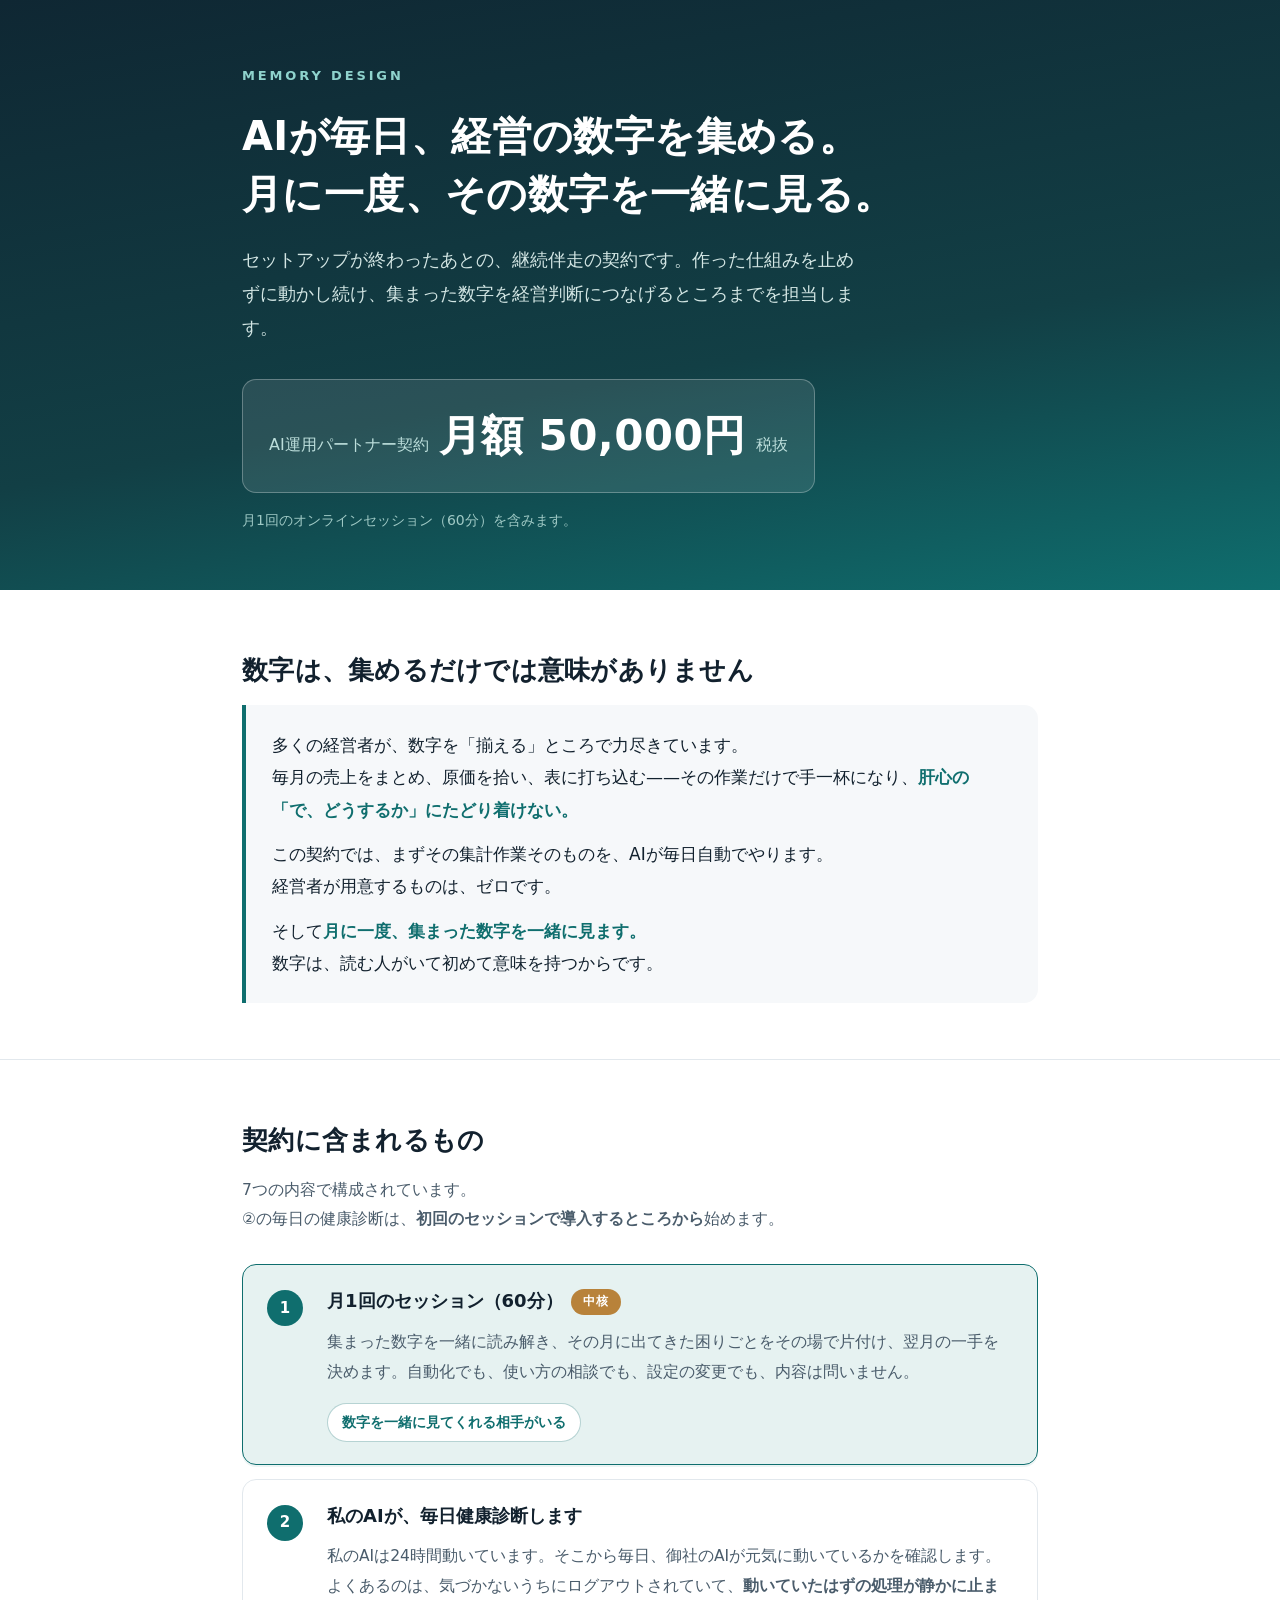
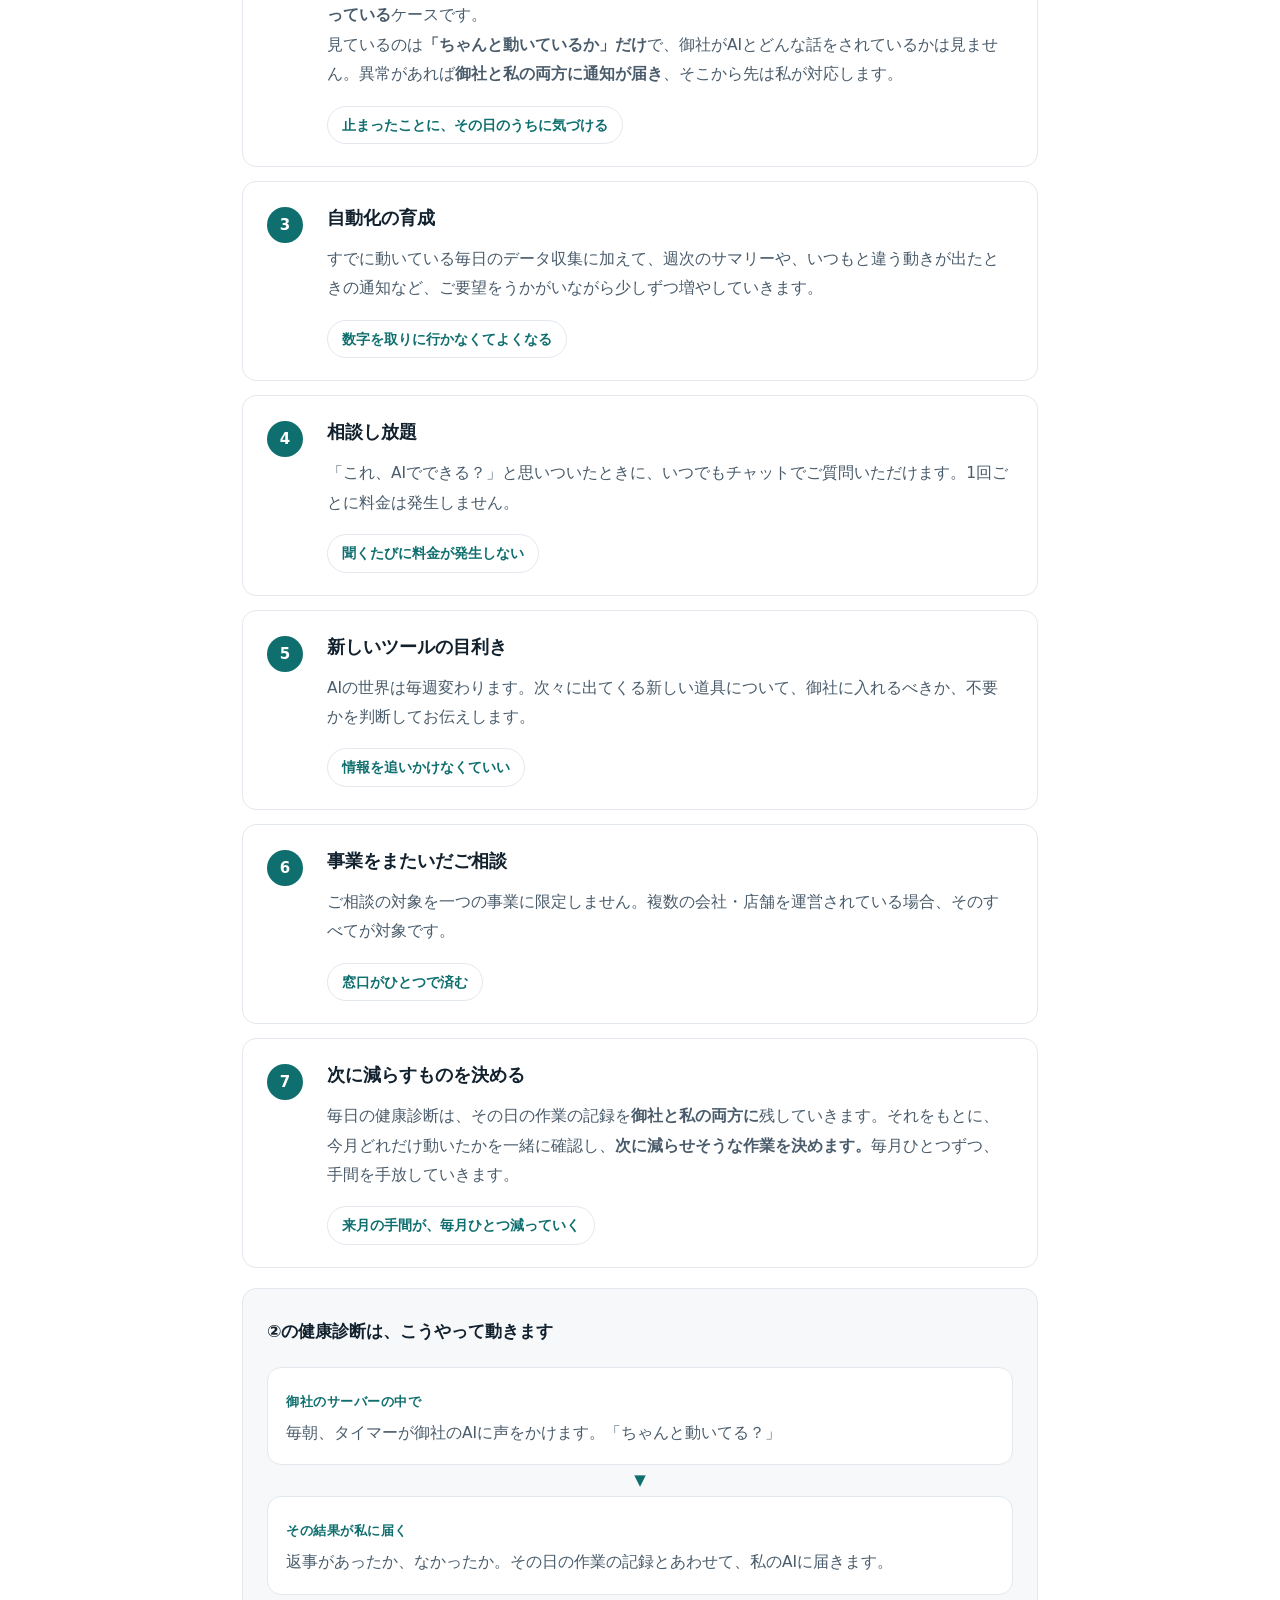
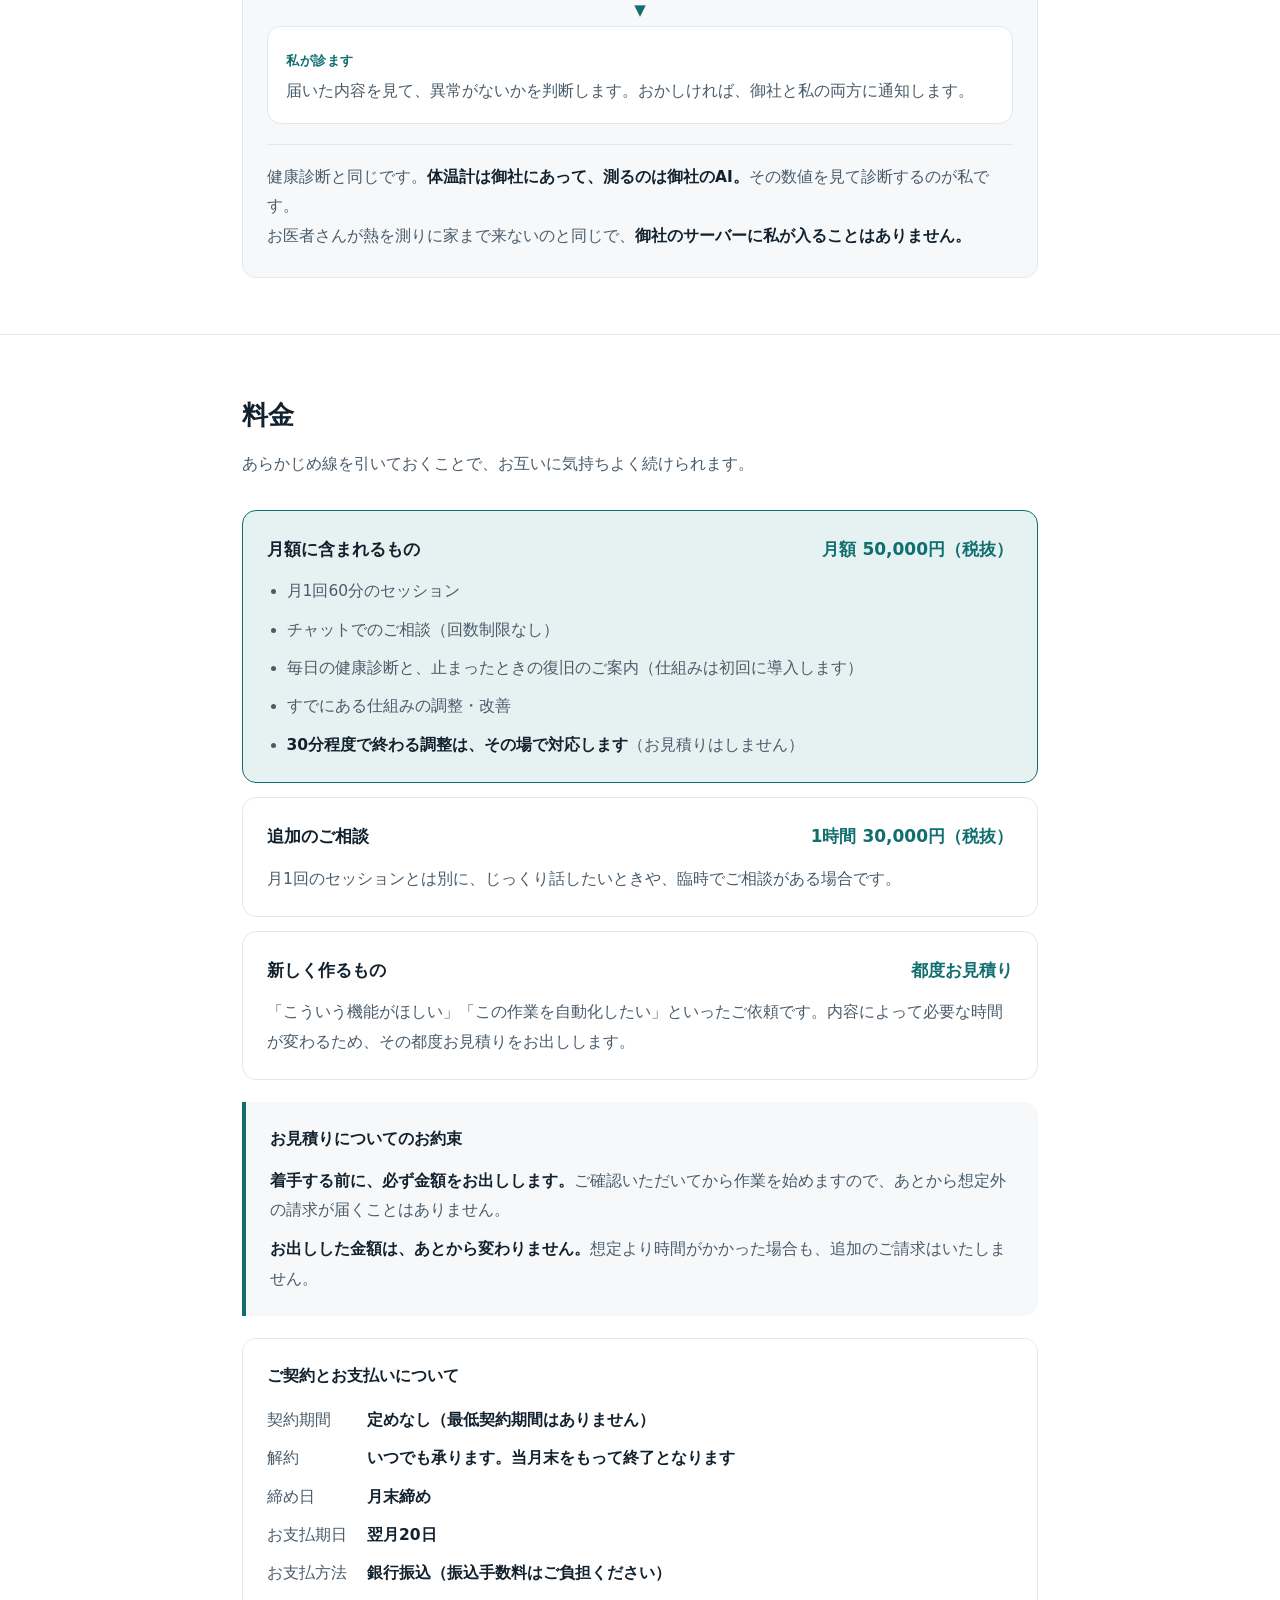
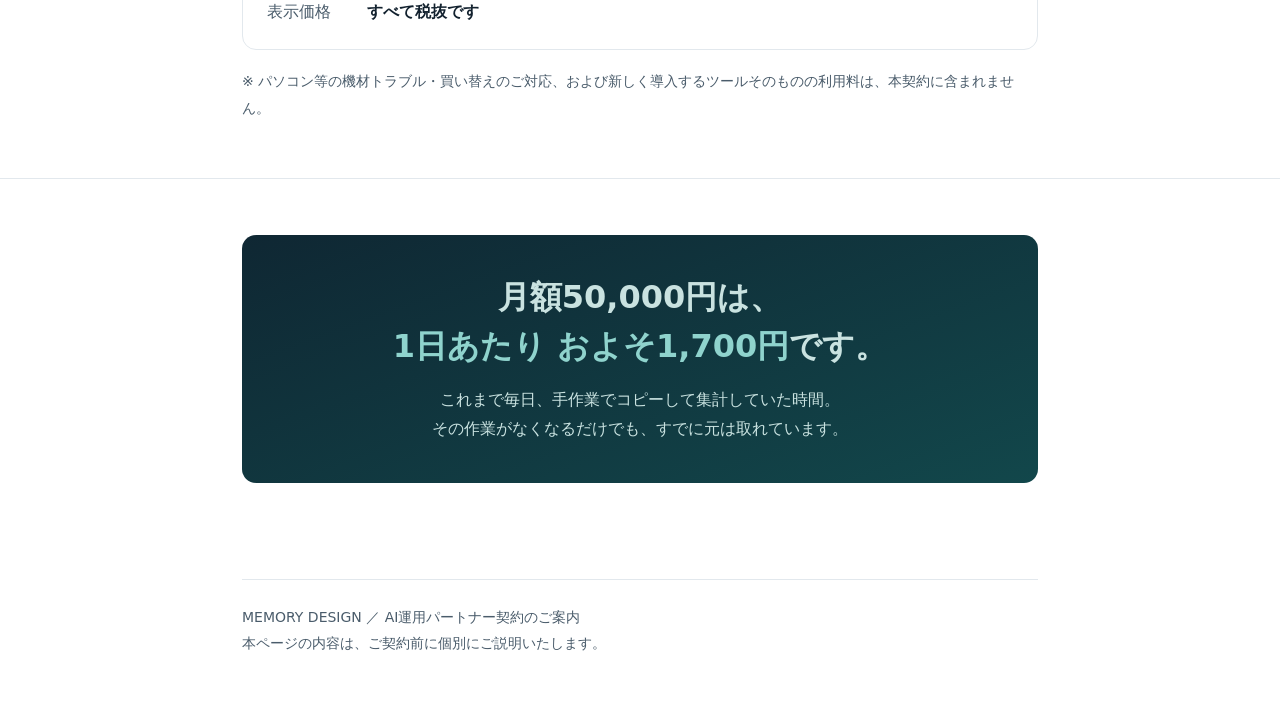
==== memory-design-partner/index.html @ 071bab2e "AI運用パートナー契約LP：月額30,000円→50,000円に値上げ、新ドメイン root-ai-ops-partner.surge.sh へ移行 旧memory-design-partner.su" ====
<!doctype html>
<html lang="ja">
<head>
<meta charset="utf-8">
<meta name="viewport" content="width=device-width, initial-scale=1">
<title>AI運用パートナー契約｜MEMORY DESIGN</title>
<meta name="description" content="AIが毎日、経営の数字を集める。月に一度、その数字を一緒に見る。月額50,000円のAI運用パートナー契約。">
<style>
  :root{
    --ink:#12212e;
    --ink-soft:#4a5c6b;
    --line:#e2e8ed;
    --bg:#ffffff;
    --bg-soft:#f6f8fa;
    --accent:#0f6e6e;
    --accent-soft:#e6f2f1;
    --gold:#b8823a;
    --radius:14px;
  }
  *{box-sizing:border-box;}
  body{
    margin:0;
    background:var(--bg);
    color:var(--ink);
    font-family:"Hiragino Kaku Gothic ProN","Hiragino Sans","Yu Gothic",YuGothic,Meiryo,system-ui,-apple-system,sans-serif;
    line-height:1.9;
    font-size:17px;
    -webkit-text-size-adjust:100%;
  }
  .wrap{max-width:840px;margin:0 auto;padding:0 22px;}

  /* hero */
  header{
    background:linear-gradient(170deg,#0f2733 0%,#123f45 60%,#0f6e6e 100%);
    color:#fff;
    padding:64px 0 56px;
  }
  header .eyebrow{
    font-size:13px;letter-spacing:.22em;text-transform:uppercase;
    color:#8fd3cd;margin:0 0 18px;font-weight:700;
  }
  header h1{
    font-size:clamp(28px,5.4vw,40px);
    line-height:1.45;margin:0 0 20px;font-weight:800;letter-spacing:.01em;
  }
  header p.lead{
    font-size:clamp(16px,2.6vw,18px);
    color:#d3e6e4;margin:0 0 34px;max-width:34em;
  }
  .price-tag{
    display:inline-flex;align-items:baseline;gap:10px;
    background:rgba(255,255,255,.1);
    border:1px solid rgba(255,255,255,.28);
    border-radius:var(--radius);
    padding:16px 26px;
  }
  .price-tag .num{font-size:clamp(30px,6vw,42px);font-weight:800;letter-spacing:.01em;}
  .price-tag .unit{font-size:16px;color:#bcdedb;}
  .price-note{margin:14px 0 0;font-size:14px;color:#9fc9c5;}

  /* sections */
  section{padding:56px 0;border-bottom:1px solid var(--line);}
  section:last-of-type{border-bottom:0;}
  h2{
    font-size:clamp(21px,3.6vw,26px);
    margin:0 0 10px;font-weight:800;letter-spacing:.01em;
  }
  h2 + .sub{margin:0 0 30px;color:var(--ink-soft);font-size:15.5px;}

  .pull{
    background:var(--bg-soft);
    border-left:4px solid var(--accent);
    border-radius:0 var(--radius) var(--radius) 0;
    padding:24px 26px;
    margin:0;
  }
  .pull p{margin:0 0 12px;}
  .pull p:last-child{margin:0;}
  .pull strong{color:var(--accent);}

  /* value cards */
  .cards{display:grid;gap:14px;}
  .card{
    border:1px solid var(--line);
    border-radius:var(--radius);
    padding:22px 24px;
    display:grid;
    grid-template-columns:44px 1fr;
    gap:6px 16px;
    align-items:start;
  }
  .card.lead-card{
    border-color:var(--accent);
    background:var(--accent-soft);
    box-shadow:0 2px 0 rgba(15,110,110,.08);
  }
  .card .no{
    grid-row:span 2;
    width:36px;height:36px;border-radius:50%;
    background:var(--accent);color:#fff;
    display:flex;align-items:center;justify-content:center;
    font-weight:800;font-size:15px;
    margin-top:3px;
  }
  .card h3{margin:0;font-size:18px;font-weight:800;line-height:1.6;}
  .card p{margin:6px 0 0;color:var(--ink-soft);font-size:15.5px;}
  .card .benefit{
    grid-column:2;
    justify-self:start;
    display:inline-block;margin-top:10px;
    background:#fff;border:1px solid var(--line);
    border-radius:999px;padding:5px 14px;
    font-size:14px;font-weight:700;color:var(--accent);
  }
  .card.lead-card .benefit{border-color:rgba(15,110,110,.3);}
  .badge{
    display:inline-block;background:var(--gold);color:#fff;
    font-size:12px;font-weight:800;letter-spacing:.08em;
    border-radius:999px;padding:3px 12px;margin-left:8px;
    vertical-align:2px;
  }

  /* how it works */
  .howto{
    margin-top:20px;border:1px solid var(--line);
    border-radius:var(--radius);padding:26px 24px;
    background:var(--bg-soft);
  }
  .howto h3{margin:0 0 20px;font-size:17px;font-weight:800;}
  .flow{display:grid;gap:0;}
  .flow-step{
    background:var(--bg);border:1px solid var(--line);
    border-radius:var(--radius);padding:16px 18px;
  }
  .flow-label{
    display:inline-block;font-size:13px;font-weight:800;
    color:var(--accent);letter-spacing:.04em;margin-bottom:4px;
  }
  .flow-step p{margin:0;font-size:15.5px;color:var(--ink-soft);}
  .flow-arrow{
    text-align:center;color:var(--accent);
    font-size:15px;line-height:1;padding:8px 0;
  }
  .howto-note{
    margin:20px 0 0;font-size:15.5px;color:var(--ink-soft);
    padding-top:18px;border-top:1px solid var(--line);
  }
  .howto-note strong{color:var(--ink);}

  /* pricing tiers */
  .tiers{display:grid;gap:14px;}
  .tier{
    border:1px solid var(--line);border-radius:var(--radius);padding:22px 24px;
  }
  .tier-main{border-color:var(--accent);background:var(--accent-soft);}
  .tier-head{
    display:flex;flex-wrap:wrap;align-items:baseline;justify-content:space-between;
    gap:6px 16px;margin-bottom:12px;
  }
  .tier h3{margin:0;font-size:17px;font-weight:800;}
  .tier-price{
    font-size:17px;font-weight:800;color:var(--accent);white-space:nowrap;
  }
  .tier ul{margin:0;padding-left:1.15em;}
  .tier li{margin-bottom:9px;font-size:15.5px;color:var(--ink-soft);}
  .tier li:last-child{margin-bottom:0;}
  .tier li strong{color:var(--ink);}
  .tier > p{margin:0;font-size:15.5px;color:var(--ink-soft);}

  .note{
    margin-top:22px;background:var(--bg-soft);
    border-left:4px solid var(--accent);
    border-radius:0 var(--radius) var(--radius) 0;
    padding:22px 24px;
  }
  .note h3{margin:0 0 12px;font-size:16px;font-weight:800;}
  .note p{margin:0 0 10px;font-size:15.5px;color:var(--ink-soft);}
  .note p:last-child{margin:0;}
  .note strong{color:var(--ink);}
  .terms{
    margin-top:22px;border:1px solid var(--line);
    border-radius:var(--radius);padding:22px 24px;
  }
  .terms h3{margin:0 0 14px;font-size:16px;font-weight:800;}
  .terms dl{
    margin:0;display:grid;grid-template-columns:auto 1fr;
    gap:9px 20px;font-size:15.5px;
  }
  .terms dt{color:var(--ink-soft);white-space:nowrap;}
  .terms dd{margin:0;font-weight:700;}
  .fine{margin:18px 0 0;font-size:14px;color:var(--ink-soft);}

  /* roi */
  .roi{
    background:linear-gradient(160deg,#0f2733,#12474b);
    color:#fff;border-radius:var(--radius);
    padding:38px 32px;text-align:center;
  }
  .roi .big{font-size:clamp(24px,4.6vw,32px);font-weight:800;margin:0 0 14px;line-height:1.55;}
  .roi .big em{font-style:normal;color:#8fd3cd;}
  .roi p{margin:0;color:#c9e2e0;font-size:15.5px;}

  footer{padding:40px 0 56px;color:var(--ink-soft);font-size:14px;}
  footer .rule{height:1px;background:var(--line);margin-bottom:24px;}

  @media (max-width:640px){
    body{font-size:16px;}
    section{padding:44px 0;}
    .tier-head{flex-direction:column;align-items:flex-start;gap:2px;}
    .card{grid-template-columns:36px 1fr;gap:6px 13px;padding:20px;}
    .card .no{width:30px;height:30px;font-size:14px;}
    header{padding:48px 0 44px;}
  }

  @media (prefers-color-scheme:dark){
    :root{
      --ink:#e8eef2;--ink-soft:#a8bcc7;--line:#2a3a45;
      --bg:#0e181f;--bg-soft:#152430;--accent:#4fbfb5;--accent-soft:#14312f;
    }
    .card .benefit{background:#0e181f;}
    .card .no{color:#062421;}
  }

  @media print{
    header{background:#0f2733 !important;-webkit-print-color-adjust:exact;print-color-adjust:exact;}
    section{page-break-inside:avoid;}
  }
</style>
</head>
<body>

<header>
  <div class="wrap">
    <p class="eyebrow">MEMORY DESIGN</p>
    <h1>AIが毎日、経営の数字を集める。<br>月に一度、その数字を一緒に見る。</h1>
    <p class="lead">セットアップが終わったあとの、継続伴走の契約です。作った仕組みを止めずに動かし続け、集まった数字を経営判断につなげるところまでを担当します。</p>
    <div class="price-tag">
      <span class="unit">AI運用パートナー契約</span>
      <span class="num">月額 50,000円</span>
      <span class="unit">税抜</span>
    </div>
    <p class="price-note">月1回のオンラインセッション（60分）を含みます。</p>
  </div>
</header>

<section>
  <div class="wrap">
    <h2>数字は、集めるだけでは意味がありません</h2>
    <div class="pull">
      <p>多くの経営者が、数字を「揃える」ところで力尽きています。<br>
      毎月の売上をまとめ、原価を拾い、表に打ち込む——その作業だけで手一杯になり、<strong>肝心の「で、どうするか」にたどり着けない。</strong></p>
      <p>この契約では、まずその集計作業そのものを、AIが毎日自動でやります。<br>
      経営者が用意するものは、ゼロです。</p>
      <p>そして<strong>月に一度、集まった数字を一緒に見ます。</strong><br>
      数字は、読む人がいて初めて意味を持つからです。</p>
    </div>
  </div>
</section>

<section>
  <div class="wrap">
    <h2>契約に含まれるもの</h2>
    <p class="sub">7つの内容で構成されています。<br>
    ②の毎日の健康診断は、<strong>初回のセッションで導入するところから</strong>始めます。</p>

    <div class="cards">

      <div class="card lead-card">
        <div class="no">1</div>
        <h3>月1回のセッション（60分）<span class="badge">中核</span></h3>
        <p>集まった数字を一緒に読み解き、その月に出てきた困りごとをその場で片付け、翌月の一手を決めます。自動化でも、使い方の相談でも、設定の変更でも、内容は問いません。</p>
        <span class="benefit">数字を一緒に見てくれる相手がいる</span>
      </div>

      <div class="card">
        <div class="no">2</div>
        <h3>私のAIが、毎日健康診断します</h3>
        <p>私のAIは24時間動いています。そこから毎日、御社のAIが元気に動いているかを確認します。よくあるのは、気づかないうちにログアウトされていて、<strong>動いていたはずの処理が静かに止まっている</strong>ケースです。<br>
        見ているのは<strong>「ちゃんと動いているか」だけ</strong>で、御社がAIとどんな話をされているかは見ません。異常があれば<strong>御社と私の両方に通知が届き</strong>、そこから先は私が対応します。</p>
        <span class="benefit">止まったことに、その日のうちに気づける</span>
      </div>

      <div class="card">
        <div class="no">3</div>
        <h3>自動化の育成</h3>
        <p>すでに動いている毎日のデータ収集に加えて、週次のサマリーや、いつもと違う動きが出たときの通知など、ご要望をうかがいながら少しずつ増やしていきます。</p>
        <span class="benefit">数字を取りに行かなくてよくなる</span>
      </div>

      <div class="card">
        <div class="no">4</div>
        <h3>相談し放題</h3>
        <p>「これ、AIでできる？」と思いついたときに、いつでもチャットでご質問いただけます。1回ごとに料金は発生しません。</p>
        <span class="benefit">聞くたびに料金が発生しない</span>
      </div>

      <div class="card">
        <div class="no">5</div>
        <h3>新しいツールの目利き</h3>
        <p>AIの世界は毎週変わります。次々に出てくる新しい道具について、御社に入れるべきか、不要かを判断してお伝えします。</p>
        <span class="benefit">情報を追いかけなくていい</span>
      </div>

      <div class="card">
        <div class="no">6</div>
        <h3>事業をまたいだご相談</h3>
        <p>ご相談の対象を一つの事業に限定しません。複数の会社・店舗を運営されている場合、そのすべてが対象です。</p>
        <span class="benefit">窓口がひとつで済む</span>
      </div>

      <div class="card">
        <div class="no">7</div>
        <h3>次に減らすものを決める</h3>
        <p>毎日の健康診断は、その日の作業の記録を<strong>御社と私の両方に</strong>残していきます。それをもとに、今月どれだけ動いたかを一緒に確認し、<strong>次に減らせそうな作業を決めます。</strong>毎月ひとつずつ、手間を手放していきます。</p>
        <span class="benefit">来月の手間が、毎月ひとつ減っていく</span>
      </div>

    </div>

    <div class="howto">
      <h3>②の健康診断は、こうやって動きます</h3>
      <div class="flow">
        <div class="flow-step">
          <span class="flow-label">御社のサーバーの中で</span>
          <p>毎朝、タイマーが御社のAIに声をかけます。「ちゃんと動いてる？」</p>
        </div>
        <div class="flow-arrow" aria-hidden="true">▼</div>
        <div class="flow-step">
          <span class="flow-label">その結果が私に届く</span>
          <p>返事があったか、なかったか。その日の作業の記録とあわせて、私のAIに届きます。</p>
        </div>
        <div class="flow-arrow" aria-hidden="true">▼</div>
        <div class="flow-step">
          <span class="flow-label">私が診ます</span>
          <p>届いた内容を見て、異常がないかを判断します。おかしければ、御社と私の両方に通知します。</p>
        </div>
      </div>
      <p class="howto-note">健康診断と同じです。<strong>体温計は御社にあって、測るのは御社のAI。</strong>その数値を見て診断するのが私です。<br>
      お医者さんが熱を測りに家まで来ないのと同じで、<strong>御社のサーバーに私が入ることはありません。</strong></p>
    </div>
  </div>
</section>

<section>
  <div class="wrap">
    <h2>料金</h2>
    <p class="sub">あらかじめ線を引いておくことで、お互いに気持ちよく続けられます。</p>

    <div class="tiers">
      <div class="tier tier-main">
        <div class="tier-head">
          <h3>月額に含まれるもの</h3>
          <span class="tier-price">月額 50,000円（税抜）</span>
        </div>
        <ul>
          <li>月1回60分のセッション</li>
          <li>チャットでのご相談（回数制限なし）</li>
          <li>毎日の健康診断と、止まったときの復旧のご案内（仕組みは初回に導入します）</li>
          <li>すでにある仕組みの調整・改善</li>
          <li><strong>30分程度で終わる調整は、その場で対応します</strong>（お見積りはしません）</li>
        </ul>
      </div>

      <div class="tier">
        <div class="tier-head">
          <h3>追加のご相談</h3>
          <span class="tier-price">1時間 30,000円（税抜）</span>
        </div>
        <p>月1回のセッションとは別に、じっくり話したいときや、臨時でご相談がある場合です。</p>
      </div>

      <div class="tier">
        <div class="tier-head">
          <h3>新しく作るもの</h3>
          <span class="tier-price">都度お見積り</span>
        </div>
        <p>「こういう機能がほしい」「この作業を自動化したい」といったご依頼です。内容によって必要な時間が変わるため、その都度お見積りをお出しします。</p>
      </div>
    </div>

    <div class="note">
      <h3>お見積りについてのお約束</h3>
      <p><strong>着手する前に、必ず金額をお出しします。</strong>ご確認いただいてから作業を始めますので、あとから想定外の請求が届くことはありません。</p>
      <p><strong>お出しした金額は、あとから変わりません。</strong>想定より時間がかかった場合も、追加のご請求はいたしません。</p>
    </div>

    <div class="terms">
      <h3>ご契約とお支払いについて</h3>
      <dl>
        <dt>契約期間</dt><dd>定めなし（最低契約期間はありません）</dd>
        <dt>解約</dt><dd>いつでも承ります。当月末をもって終了となります</dd>
        <dt>締め日</dt><dd>月末締め</dd>
        <dt>お支払期日</dt><dd>翌月20日</dd>
        <dt>お支払方法</dt><dd>銀行振込（振込手数料はご負担ください）</dd>
        <dt>表示価格</dt><dd>すべて税抜です</dd>
      </dl>
    </div>

    <p class="fine">※ パソコン等の機材トラブル・買い替えのご対応、および新しく導入するツールそのものの利用料は、本契約に含まれません。</p>
  </div>
</section>

<section>
  <div class="wrap">
    <div class="roi">
      <p class="big">月額50,000円は、<br><em>1日あたり およそ1,700円</em>です。</p>
      <p>これまで毎日、手作業でコピーして集計していた時間。<br>その作業がなくなるだけでも、すでに元は取れています。</p>
    </div>
  </div>
</section>

<footer>
  <div class="wrap">
    <div class="rule"></div>
    <p>MEMORY DESIGN ／ AI運用パートナー契約のご案内<br>
    本ページの内容は、ご契約前に個別にご説明いたします。</p>
  </div>
</footer>

</body>
</html>
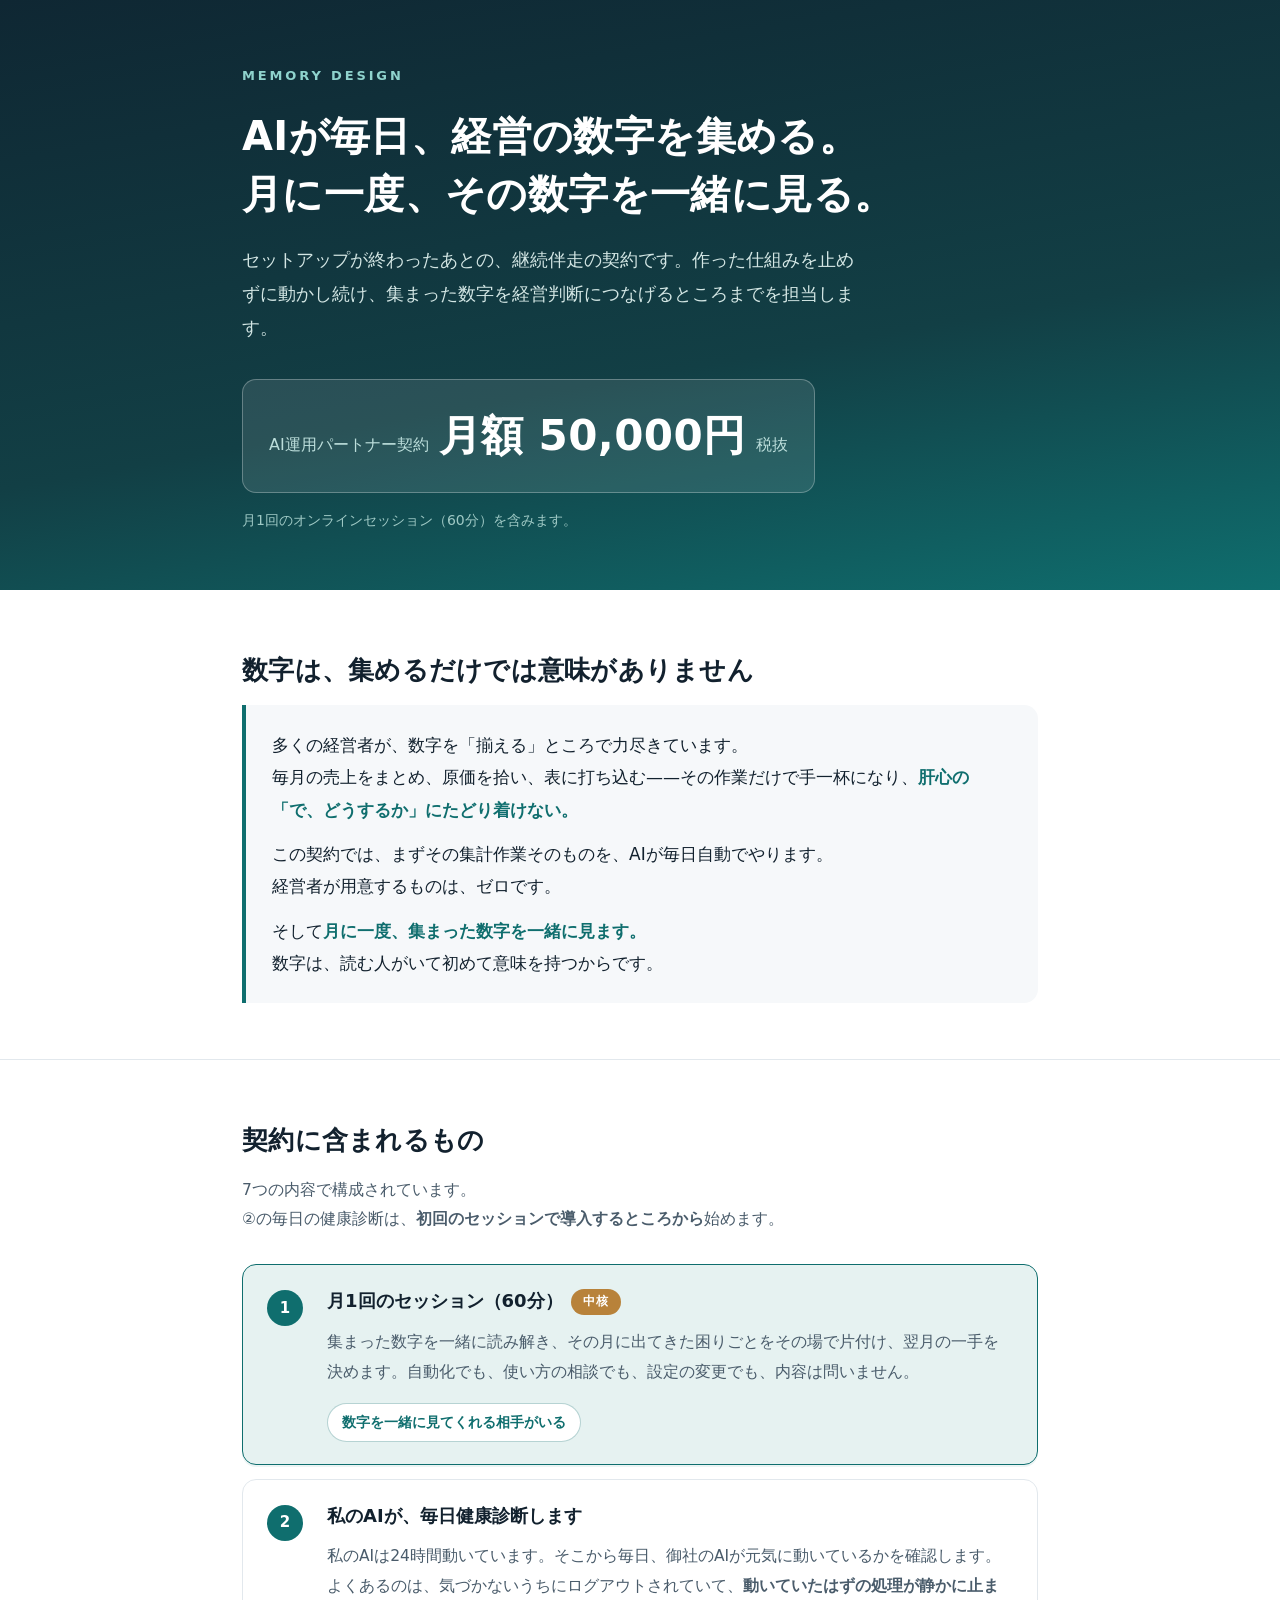
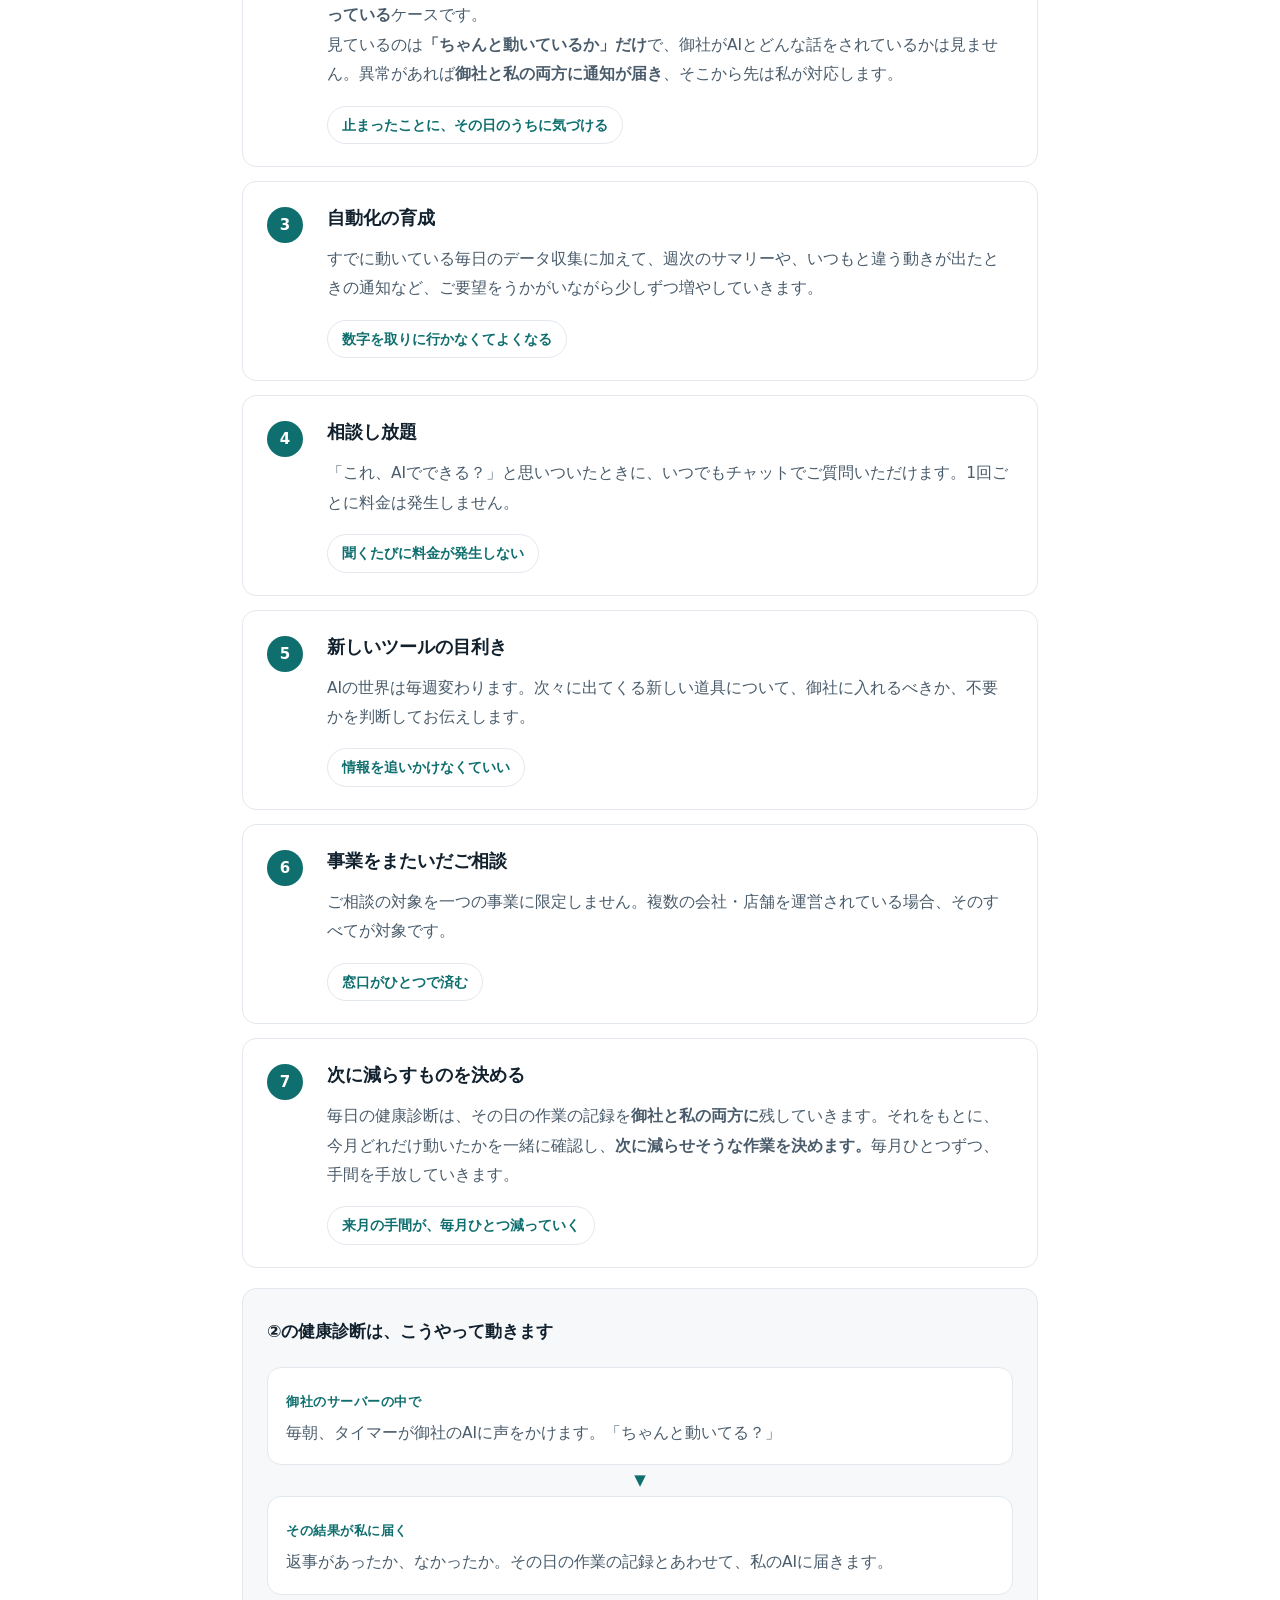
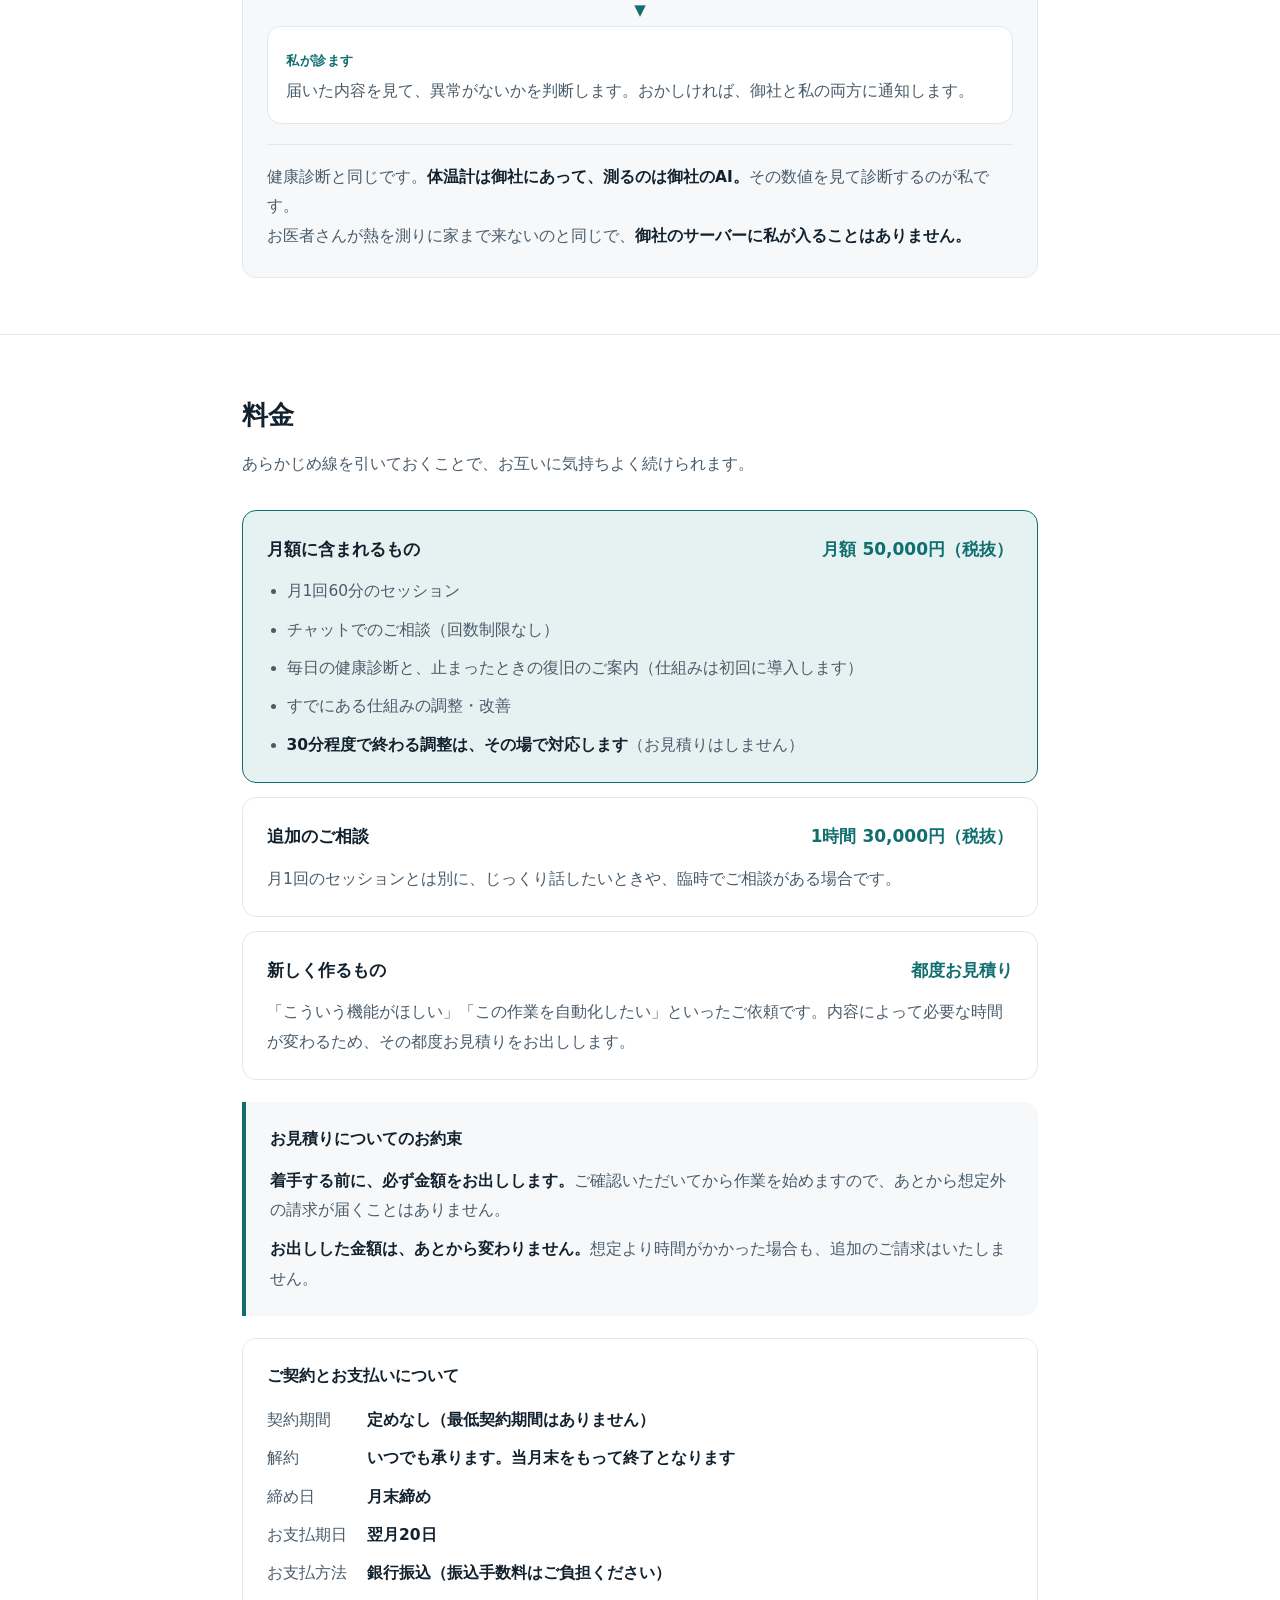
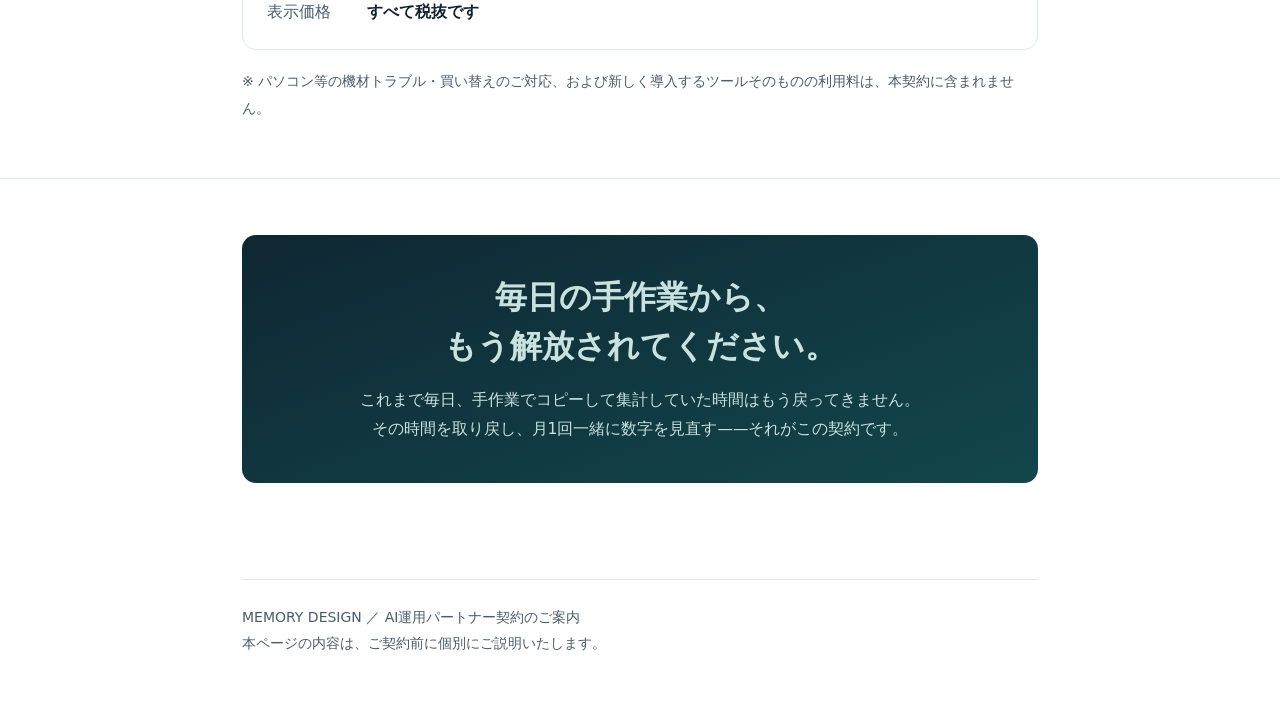
==== commit 6e870e51: "AI運用パートナー契約LP：日割り換算の訴求を削除、クロージングを解放感の訴求に変更 Co-Authored-By: Claude Sonnet 5 <noreply@anthropic.com> C" ====
--- a/memory-design-partner/index.html
+++ b/memory-design-partner/index.html
@@ -403,8 +403,8 @@
 <section>
   <div class="wrap">
     <div class="roi">
-      <p class="big">月額50,000円は、<br><em>1日あたり およそ1,700円</em>です。</p>
-      <p>これまで毎日、手作業でコピーして集計していた時間。<br>その作業がなくなるだけでも、すでに元は取れています。</p>
+      <p class="big">毎日の手作業から、<br>もう解放されてください。</p>
+      <p>これまで毎日、手作業でコピーして集計していた時間はもう戻ってきません。<br>その時間を取り戻し、月1回一緒に数字を見直す——それがこの契約です。</p>
     </div>
   </div>
 </section>
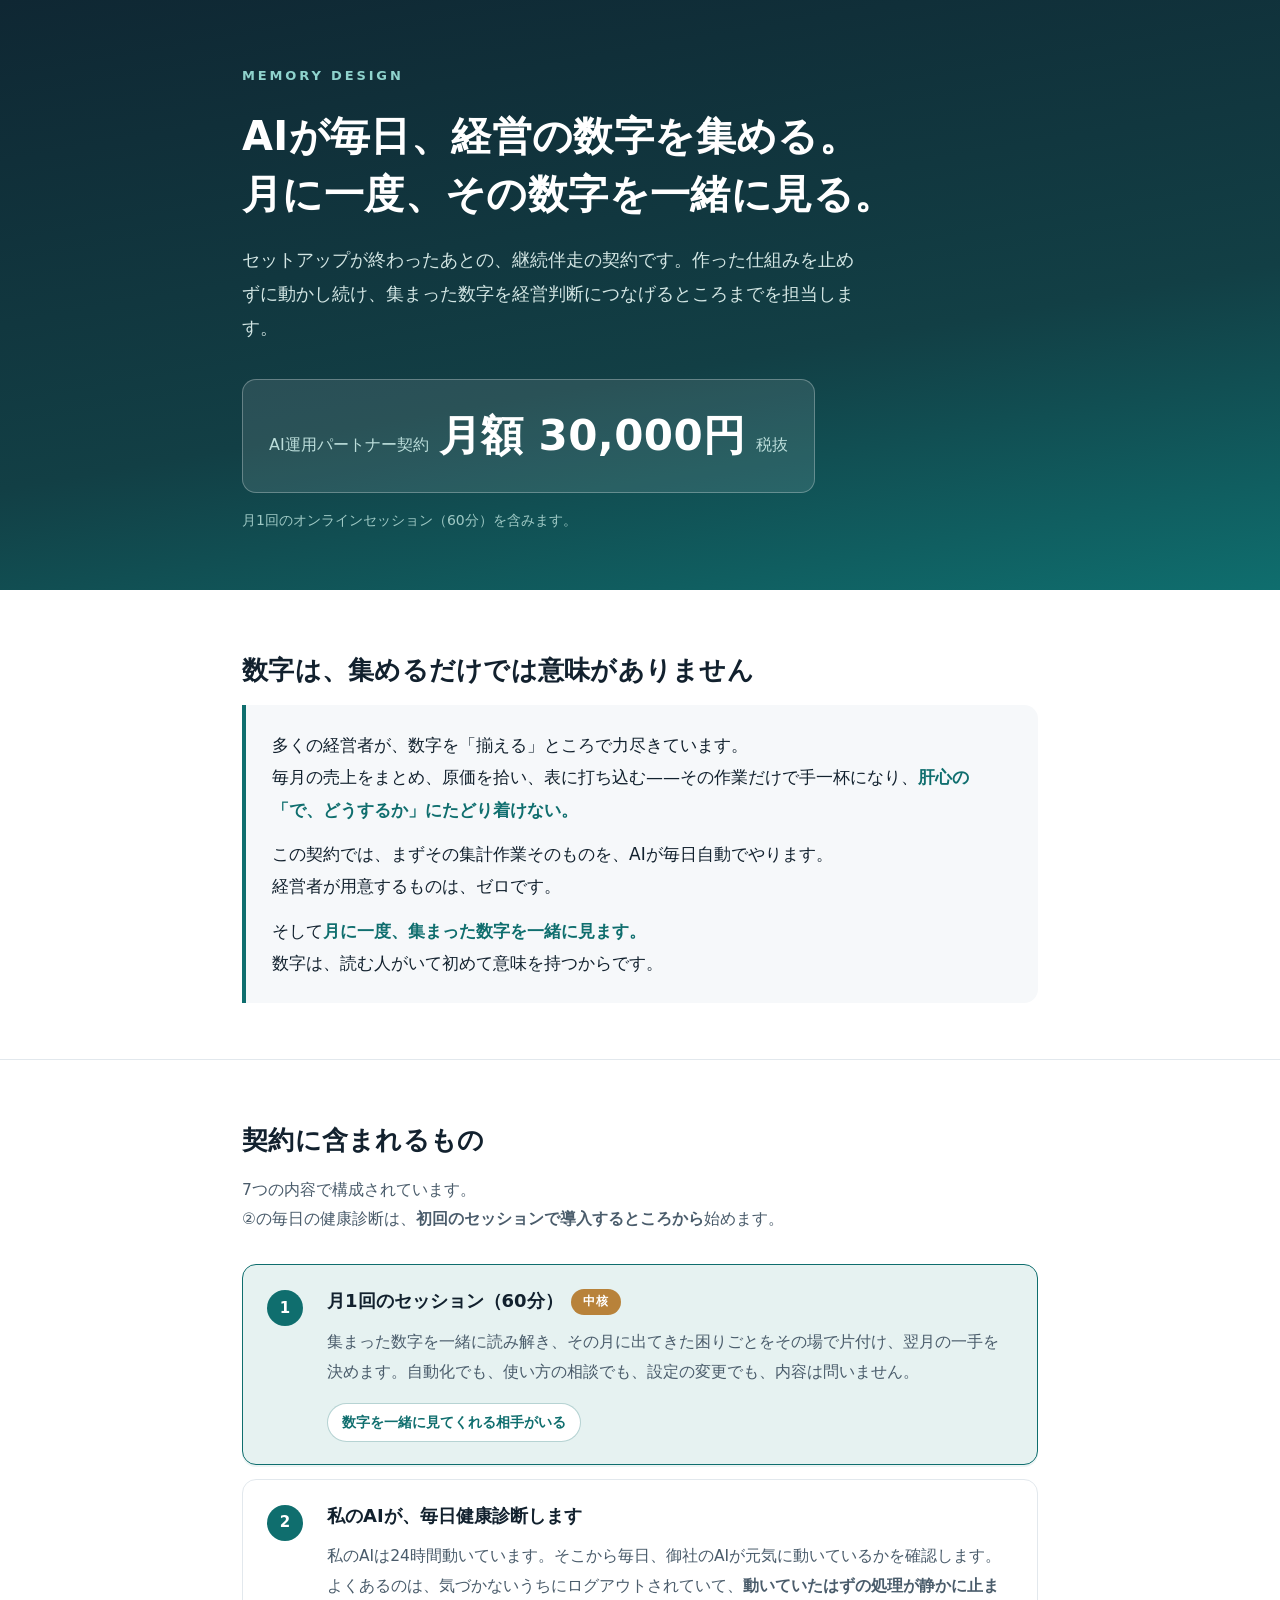
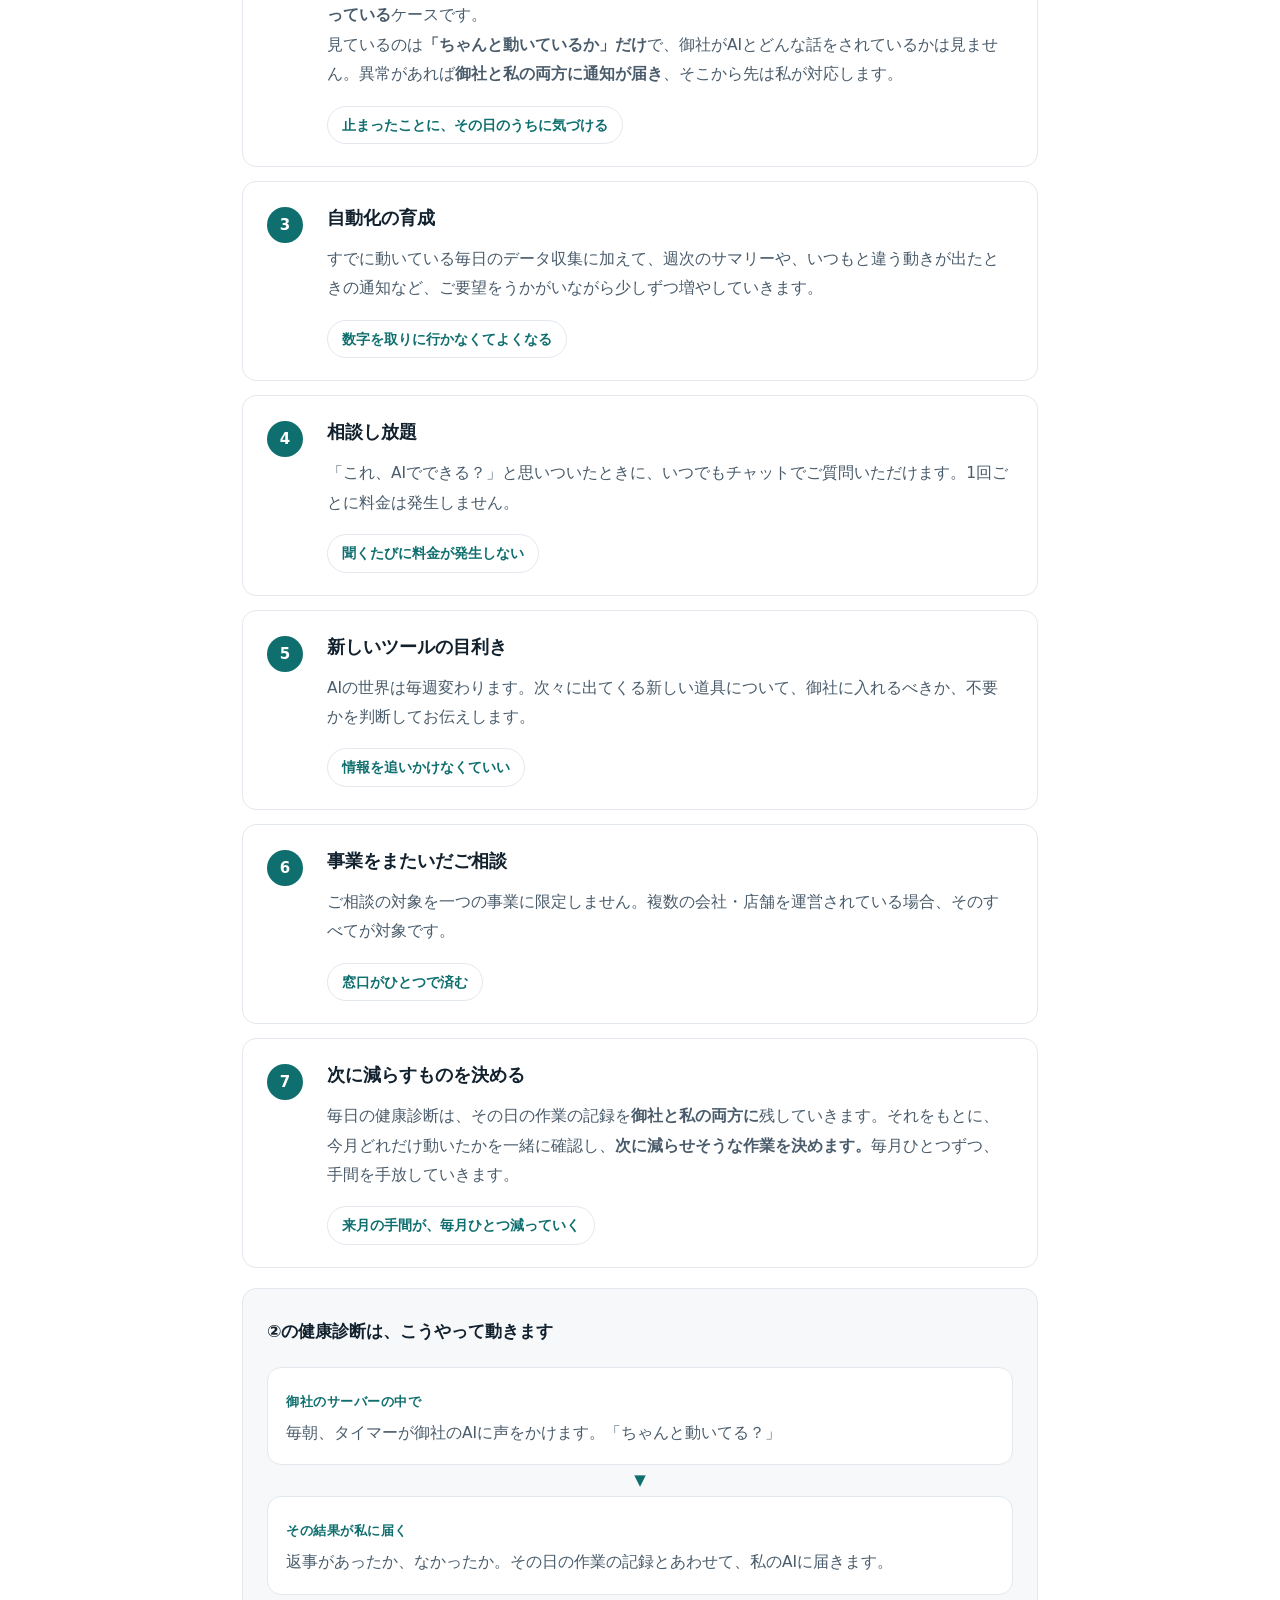
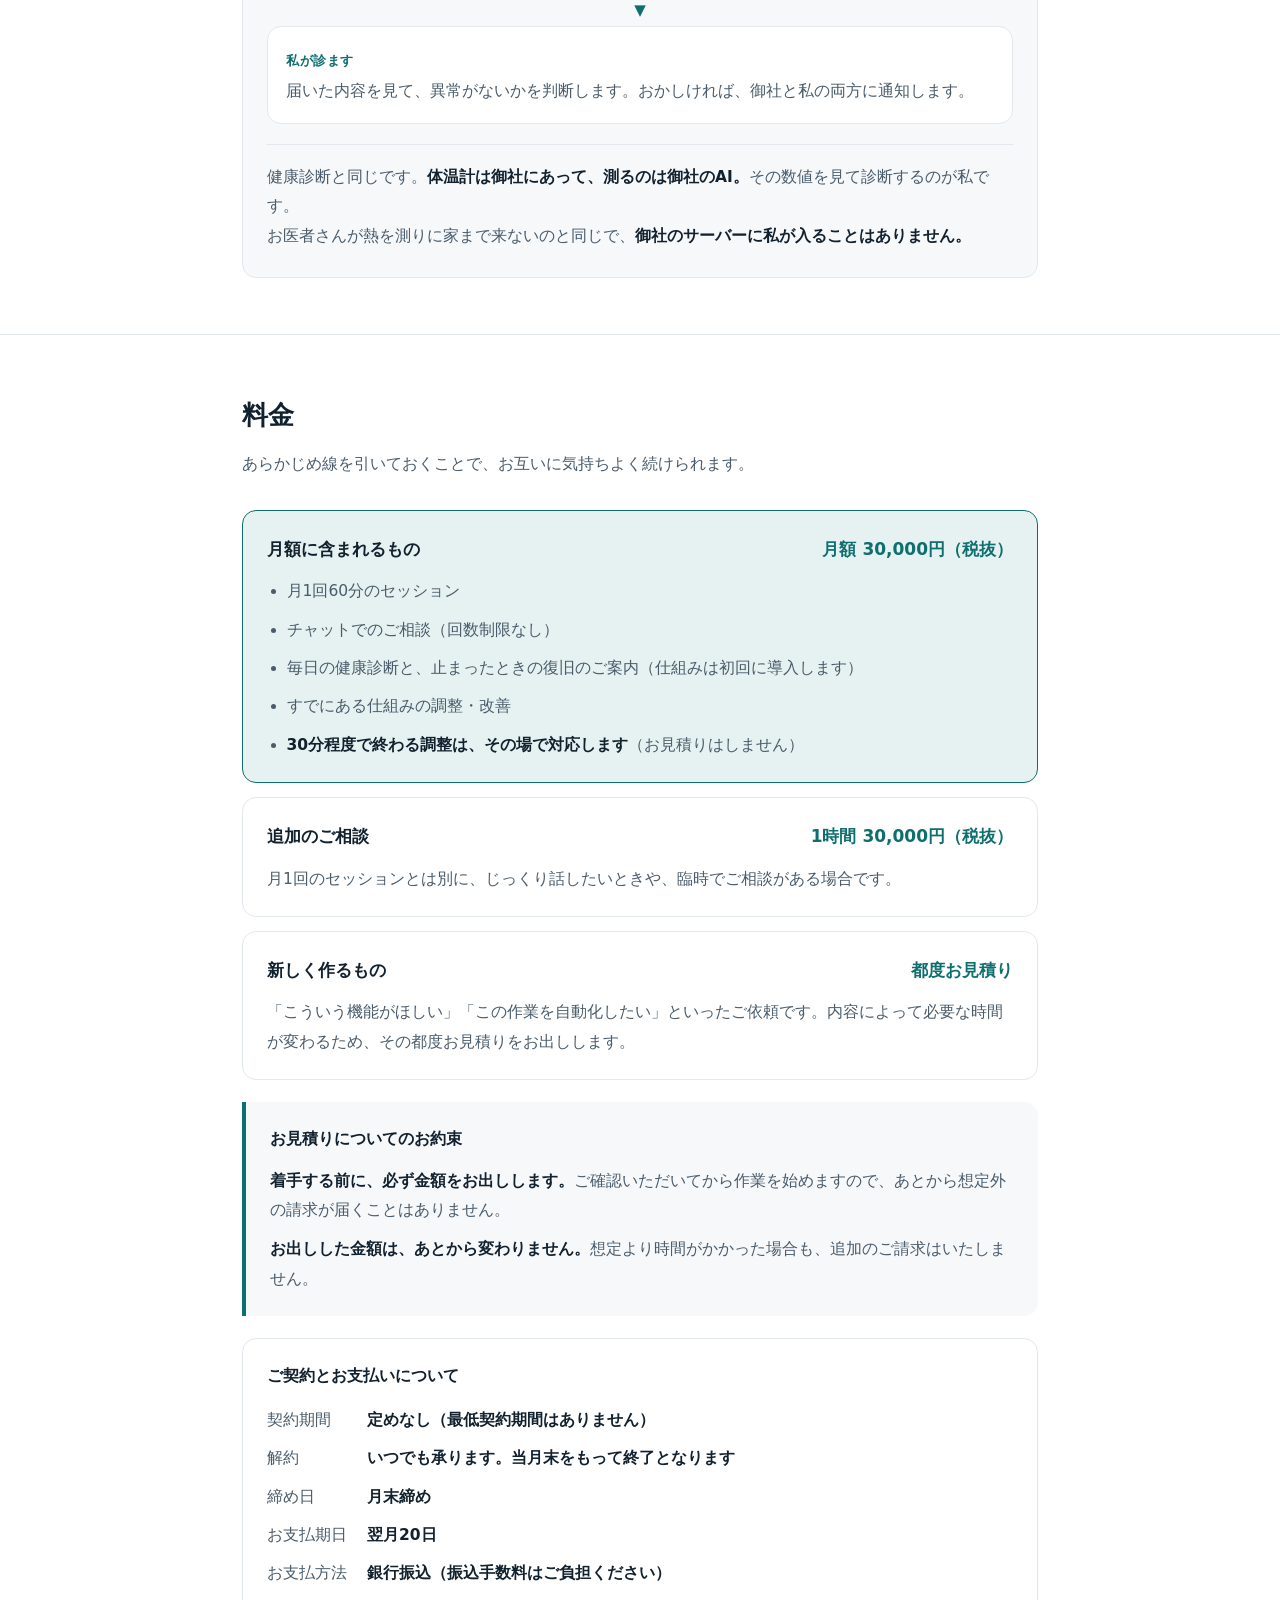
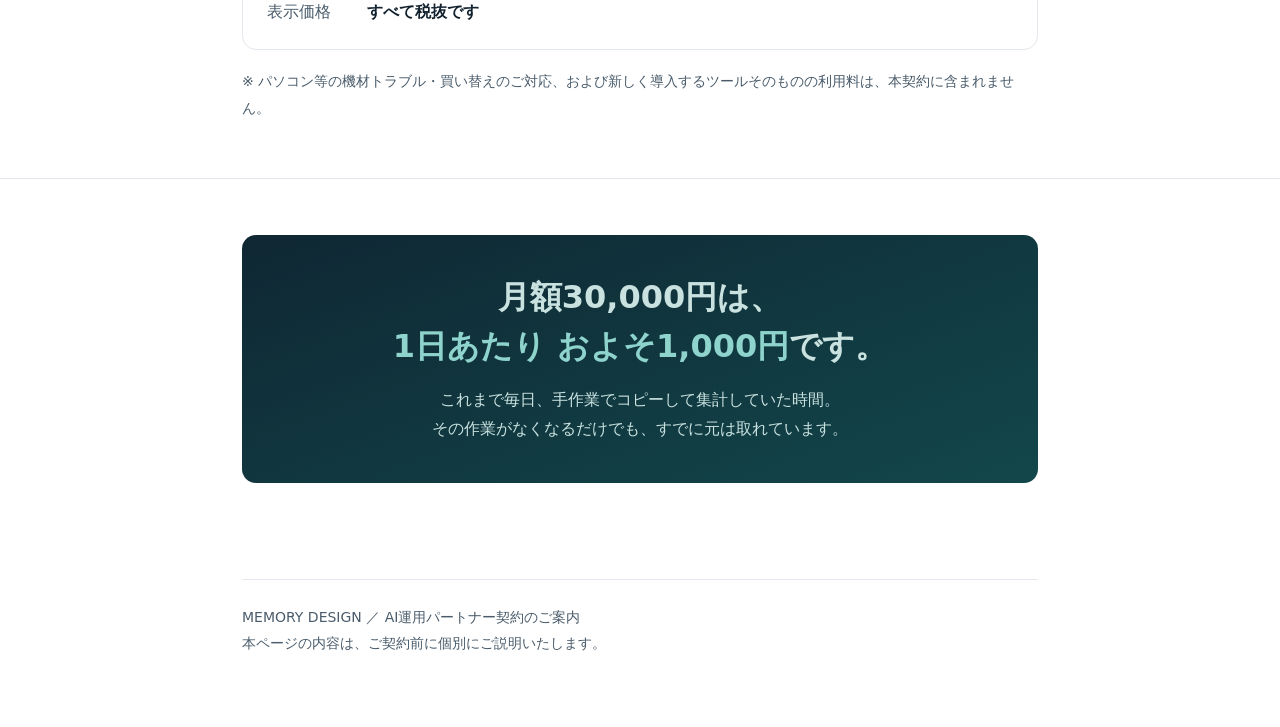
==== commit 3f2481cb: "AI運用パートナー契約LP：月額30,000円・元の文言に戻す Co-Authored-By: Claude Sonnet 5 <noreply@anthropic.com> Claude-Sessi" ====
--- a/memory-design-partner/index.html
+++ b/memory-design-partner/index.html
@@ -4,7 +4,7 @@
 <meta charset="utf-8">
 <meta name="viewport" content="width=device-width, initial-scale=1">
 <title>AI運用パートナー契約｜MEMORY DESIGN</title>
-<meta name="description" content="AIが毎日、経営の数字を集める。月に一度、その数字を一緒に見る。月額50,000円のAI運用パートナー契約。">
+<meta name="description" content="AIが毎日、経営の数字を集める。月に一度、その数字を一緒に見る。月額30,000円のAI運用パートナー契約。">
 <style>
   :root{
     --ink:#12212e;
@@ -236,7 +236,7 @@
     <p class="lead">セットアップが終わったあとの、継続伴走の契約です。作った仕組みを止めずに動かし続け、集まった数字を経営判断につなげるところまでを担当します。</p>
     <div class="price-tag">
       <span class="unit">AI運用パートナー契約</span>
-      <span class="num">月額 50,000円</span>
+      <span class="num">月額 30,000円</span>
       <span class="unit">税抜</span>
     </div>
     <p class="price-note">月1回のオンラインセッション（60分）を含みます。</p>
@@ -350,7 +350,7 @@
       <div class="tier tier-main">
         <div class="tier-head">
           <h3>月額に含まれるもの</h3>
-          <span class="tier-price">月額 50,000円（税抜）</span>
+          <span class="tier-price">月額 30,000円（税抜）</span>
         </div>
         <ul>
           <li>月1回60分のセッション</li>
@@ -403,8 +403,8 @@
 <section>
   <div class="wrap">
     <div class="roi">
-      <p class="big">毎日の手作業から、<br>もう解放されてください。</p>
-      <p>これまで毎日、手作業でコピーして集計していた時間はもう戻ってきません。<br>その時間を取り戻し、月1回一緒に数字を見直す——それがこの契約です。</p>
+      <p class="big">月額30,000円は、<br><em>1日あたり およそ1,000円</em>です。</p>
+      <p>これまで毎日、手作業でコピーして集計していた時間。<br>その作業がなくなるだけでも、すでに元は取れています。</p>
     </div>
   </div>
 </section>
